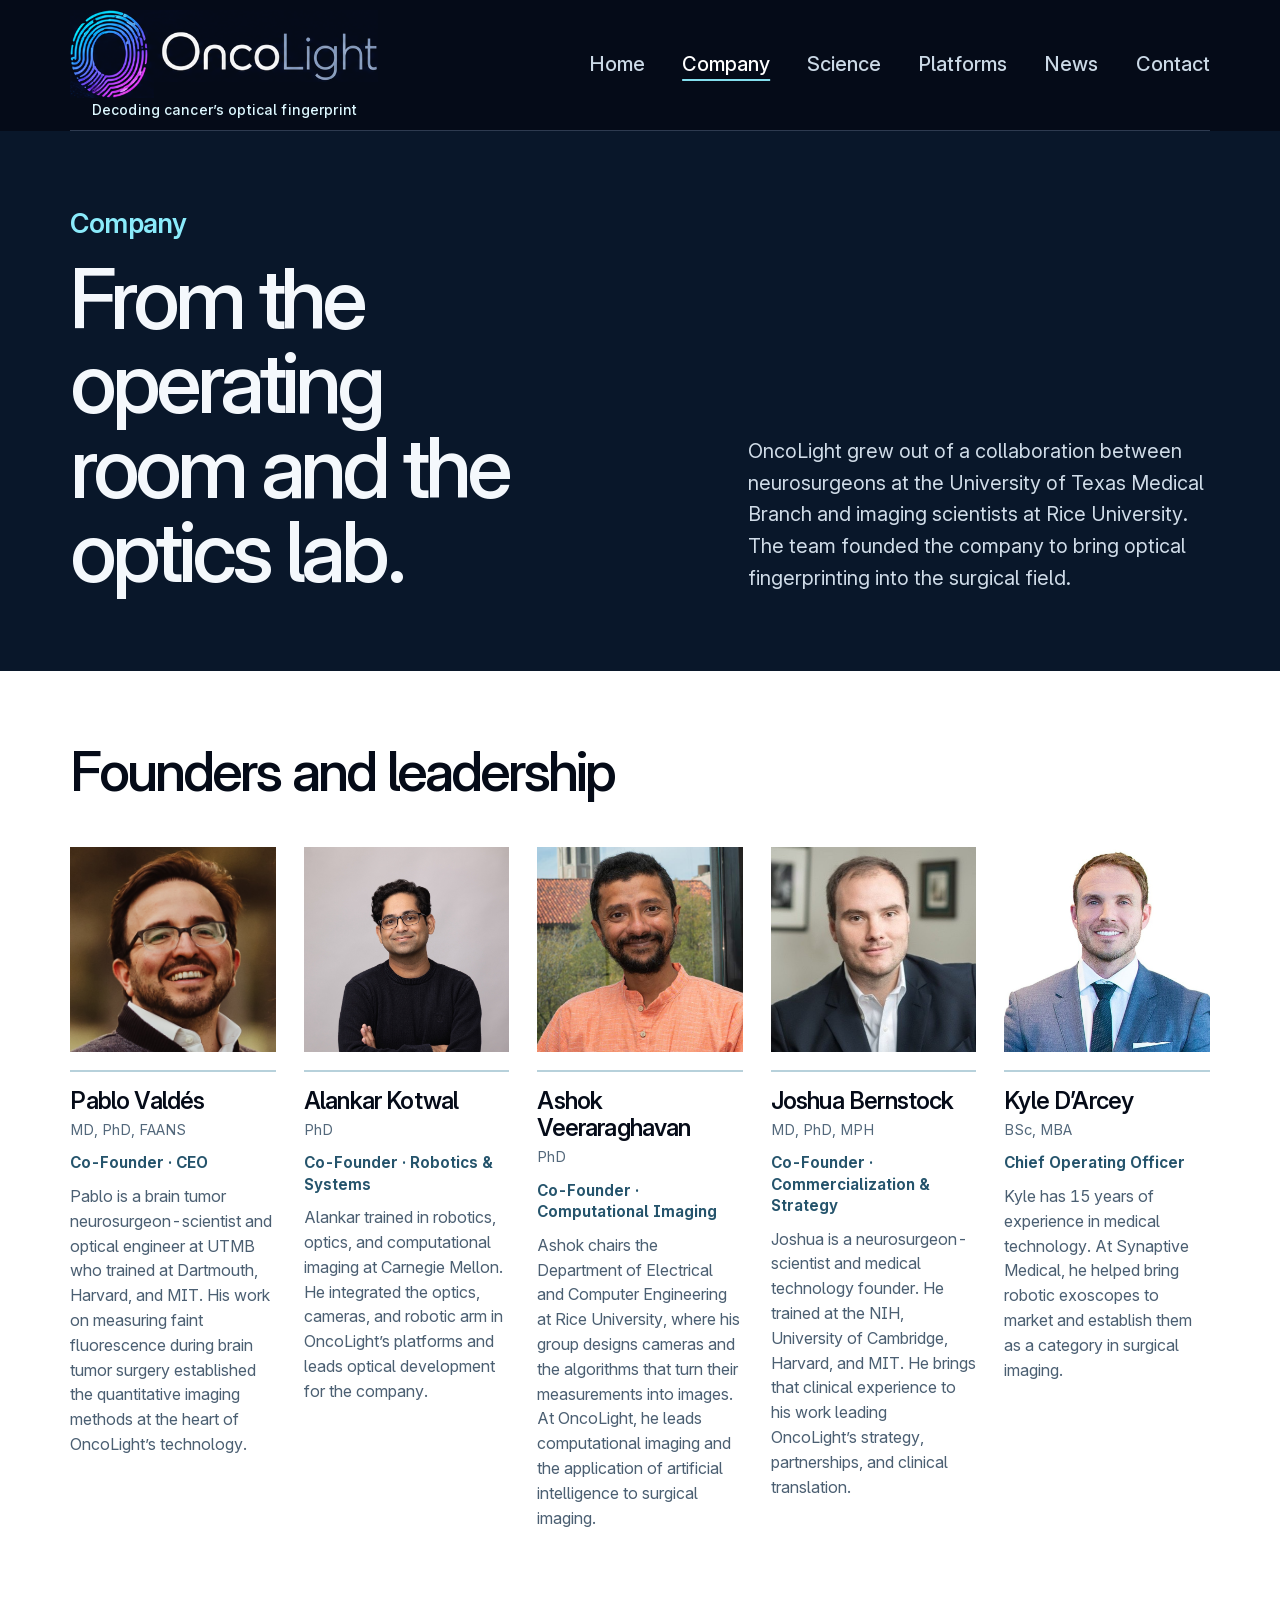
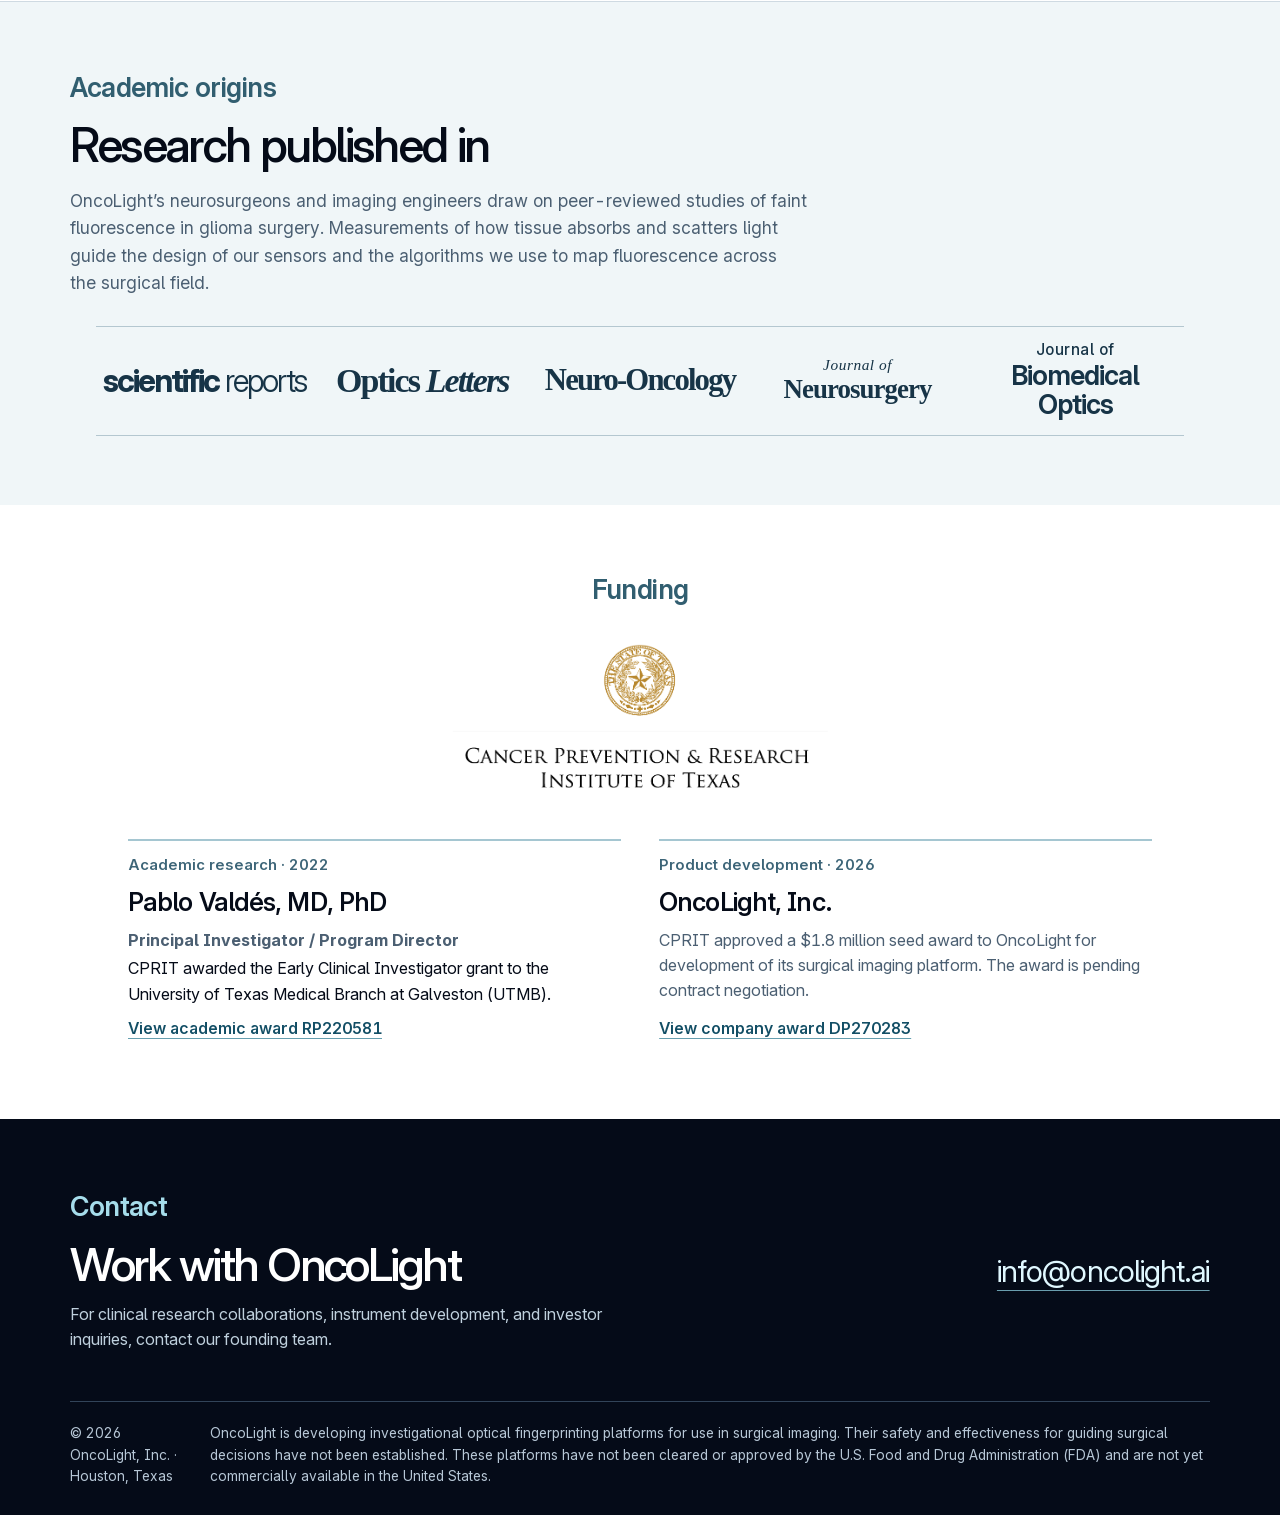
==== company/index.html @ 13045de7 "Add files via upload" ====
<!doctype html>
<html lang="en">
<head>
  <meta charset="utf-8">
  <meta name="viewport" content="width=device-width, initial-scale=1">
  <title>OncoLight 4.0 | Our company and leadership</title>
  <meta name="description" content="Meet the team behind OncoLight and explore the academic research that led to the company.">
  <meta name="theme-color" content="#050b18">
  <meta property="og:title" content="OncoLight | Our company and leadership">
  <meta property="og:description" content="Meet the team behind OncoLight and explore the academic research that led to the company.">
  <meta property="og:type" content="website">
  <link rel="icon" href="../brand/oncolight-mark-transparent.png">
  <link rel="preload" href="../fonts/inter.woff2" as="font" type="font/woff2" crossorigin>
  <link rel="stylesheet" href="../site.css">
  <link rel="stylesheet" href="../company.css">
</head>
<body>
<a class="skip" href="#main">Skip to content</a>
<header class="site-head">
  <div class="wrap header-inner">
    <a class="wordmark" href="../" aria-label="OncoLight home. Decoding cancer’s optical fingerprint.">
      <span class="wordmark-art"><img alt="" src="../brand/oncolight-logo-dark.png" width="697" height="194"></span>
      <span class="wordmark-tagline">Decoding cancer’s optical fingerprint</span>
    </a>
    <nav id="main-nav" class="main-nav" aria-label="Main navigation">
      <a href="../">Home</a>
      <a href="./" aria-current="page">Company</a>
      <a href="../science/">Science</a>
      <a href="../platforms/">Platforms</a>
      <a href="../news/">News</a>
      <a href="#contact">Contact</a>
    </nav>
  </div>
</header>
<main id="main" class="company-page">
  <section class="company-lead" aria-labelledby="company-title">
    <div class="wrap company-lead-grid">
      <div>
        <p class="section-label">Company</p>
        <h1 id="company-title">From the operating room and the optics lab.</h1>
      </div>
      <p class="company-intro">OncoLight grew out of a collaboration between neurosurgeons at the University of Texas Medical Branch and imaging scientists at Rice University. The team founded the company to bring optical fingerprinting into the surgical field.</p>
    </div>
  </section>

  <section class="company-founders" id="founders" aria-labelledby="founders-title">
    <div class="wrap">
      <h2 id="founders-title">Founders and leadership</h2>
      <div class="company-portraits">
        <article class="company-person">
          <img src="../media/pablo-valdes-profile.jpg" alt="Pablo Valdés" width="911" height="1195" class="company-photo company-photo-valdes" decoding="async">
          <div class="company-identity">
            <h3>Pablo Valdés</h3>
            <p class="company-degrees">MD, PhD, FAANS</p>
            <p class="company-role">Co-Founder · CEO</p>
          </div>
          <p class="company-bio">Pablo is a brain tumor neurosurgeon-scientist and optical engineer at UTMB who trained at Dartmouth, Harvard, and MIT. His work on measuring faint fluorescence during brain tumor surgery established the quantitative imaging methods at the heart of OncoLight’s technology.</p>
        </article>
        <article class="company-person">
          <img src="../media/alankar-kotwal-profile.jpg" alt="Alankar Kotwal" width="1536" height="1462" class="company-photo" decoding="async">
          <div class="company-identity">
            <h3>Alankar Kotwal</h3>
            <p class="company-degrees">PhD</p>
            <p class="company-role">Co-Founder · Robotics &amp; Systems</p>
          </div>
          <p class="company-bio">Alankar trained in robotics, optics, and computational imaging at Carnegie Mellon. He integrated the optics, cameras, and robotic arm in OncoLight’s platforms and leads optical development for the company.</p>
        </article>
        <article class="company-person">
          <img src="../media/ashok-veeraraghavan.jpg" alt="Ashok Veeraraghavan" width="600" height="600" class="company-photo" decoding="async">
          <div class="company-identity">
            <h3>Ashok Veeraraghavan</h3>
            <p class="company-degrees">PhD</p>
            <p class="company-role">Co-Founder · Computational Imaging</p>
          </div>
          <p class="company-bio">Ashok chairs the Department of Electrical and Computer Engineering at Rice University, where his group designs cameras and the algorithms that turn their measurements into images. At OncoLight, he leads computational imaging and the application of artificial intelligence to surgical imaging.</p>
        </article>
        <article class="company-person">
          <img src="../media/joshua-bernstock.jpg" alt="Joshua Bernstock" width="400" height="400" class="company-photo" decoding="async">
          <div class="company-identity">
            <h3>Joshua Bernstock</h3>
            <p class="company-degrees">MD, PhD, MPH</p>
            <p class="company-role">Co-Founder · Commercialization &amp; Strategy</p>
          </div>
          <p class="company-bio">Joshua is a neurosurgeon-scientist and medical technology founder. He trained at the NIH, University of Cambridge, Harvard, and MIT. He brings that clinical experience to his work leading OncoLight’s strategy, partnerships, and clinical translation.</p>
        </article>
        <article class="company-person" id="kyle-darcey">
          <img src="../media/kyle-darcey.jpg" alt="Kyle D’Arcey" width="800" height="800" class="company-photo" decoding="async">
          <div class="company-identity">
            <h3>Kyle D’Arcey</h3>
            <p class="company-degrees">BSc, MBA</p>
            <p class="company-role">Chief Operating Officer</p>
          </div>
          <p class="company-bio">Kyle has 15 years of experience in medical technology. At Synaptive Medical, he helped bring robotic exoscopes to market and establish them as a category in surgical imaging.</p>
        </article>
      </div>
    </div>
  </section>

  <section class="academic-strip" aria-labelledby="academic-title">
    <div class="wrap">
      <p class="section-label">Academic origins</p>
      <h2 id="academic-title">Research published in</h2>
      <p class="academic-lede">OncoLight’s neurosurgeons and imaging engineers draw on peer-reviewed studies of faint fluorescence in glioma surgery. Measurements of how tissue absorbs and scatters light guide the design of our sensors and the algorithms we use to map fluorescence across the surgical field.</p>
      <ul class="journal-strip" aria-label="Selected peer-reviewed studies behind OncoLight’s optical fingerprinting platforms">
        <li><a href="https://pubmed.ncbi.nlm.nih.gov/23152935/" class="journal-sr" aria-label="Scientific Reports, quantitative spectrally resolved fluorescence imaging, 2012"><span>scientific</span> reports</a></li>
        <li><a href="https://pubmed.ncbi.nlm.nih.gov/23903142/" class="journal-ol" aria-label="Optics Letters, wide-field quantitative fluorescence imaging, 2013">Optics <em>Letters</em></a></li>
        <li><a href="https://pubmed.ncbi.nlm.nih.gov/42969398/" class="journal-no" aria-label="Neuro-Oncology, fluorescence and diffuse reflectance spectroscopy in glioma surgery, 2026">Neuro-Oncology</a></li>
        <li><a href="https://pubmed.ncbi.nlm.nih.gov/26140489/" class="journal-jns" aria-label="Journal of Neurosurgery, quantitative PpIX fluorescence in low-grade glioma surgery, 2015"><span>Journal of</span> Neurosurgery</a></li>
        <li><a href="https://pubmed.ncbi.nlm.nih.gov/22112112/" class="journal-jbo" aria-label="Journal of Biomedical Optics, combined fluorescence and reflectance spectroscopy, 2011"><span>Journal of</span> Biomedical Optics</a></li>
      </ul>
    </div>
  </section>
  <section class="support-strip" aria-labelledby="funding-title">
    <div class="wrap support-layout">
      <div class="support-identity">
        <h2 id="funding-title" class="section-label">Funding</h2>
        <div class="support-mark"><img src="../brand/cprit.png" width="919" height="469" alt="Cancer Prevention and Research Institute of Texas (CPRIT)" loading="lazy"></div>
      </div>
      <div class="support-awards">
        <article><p class="award-label">Academic research · 2022</p><h3>Pablo Valdés, MD, PhD</h3>
          <p><strong>Principal Investigator / Program Director</strong></p>
          <p>CPRIT awarded the Early Clinical Investigator grant to the University of Texas Medical Branch at Galveston (UTMB).</p>
          <a class="text-link" href="https://cprit.texas.gov/grants-funded/grants/rp220581">View academic award RP220581</a></article>
        <article><p class="award-label">Product development · 2026</p><h3>OncoLight, Inc.</h3>
          <p>CPRIT approved a $1.8 million seed award to OncoLight for development of its surgical imaging platform. The award is pending contract negotiation.</p>
          <a class="text-link" href="https://cprit.texas.gov/grants-funded/grants/dp270283">View company award DP270283</a></article>
      </div>
    </div>
  </section>
</main>

<footer class="site-foot" id="contact">
  <div class="wrap">
    <div class="footer-contact"><div><p class="section-label">Contact</p><h2>Work with OncoLight</h2>
      <p>For clinical research collaborations, instrument development, and investor inquiries, contact our founding team.</p></div>
      <a href="mailto:info@oncolight.ai">info@oncolight.ai</a></div>
    <div class="footer-base"><p>© 2026 OncoLight, Inc. · Houston, Texas</p><p>OncoLight is developing investigational optical fingerprinting platforms for use in surgical imaging. Their safety and effectiveness for guiding surgical decisions have not been established. These platforms have not been cleared or approved by the U.S. Food and Drug Administration (FDA) and are not yet commercially available in the United States.</p></div>
  </div>
</footer>
</body>
</html>
---- site.css ----
@font-face {
  font-family:Inter;
  src:url("fonts/inter.woff2") format("woff2");
  font-style:normal;
  font-weight:100 900;
  font-display:swap;
}
:root {
  --ink:#050b18; --muted:#4b5f72; --ice:#ddf8ff; --line:#cfdae2;
  --cyan:#18e0ff; --violet:#6f4dff; --magenta:#e94eff;
  font-family:Inter,Arial,sans-serif; font-optical-sizing:auto;
  background:white; color:var(--ink); color-scheme:light;
}
* , *::before, *::after {box-sizing:border-box;}
html {scroll-padding-top:1rem;}
body,h1,h2,h3,p,figure,dl,dd {margin:0;}
body {font-size:1rem;line-height:1.58;}
img {display:block;max-width:100%;height:auto;}
a {color:inherit;text-underline-offset:.26em;text-decoration-thickness:1px;}
a:focus-visible,button:focus-visible,summary:focus-visible {outline:3px solid #137892;outline-offset:4px;}
button,summary {font:inherit;}
[hidden] {display:none!important;}
.wrap {width:min(89%,77.5rem);margin-inline:auto;}
h1,h2,h3 {text-wrap:balance;}
h1 {font-size:clamp(3rem,6.5vw,6.7rem);letter-spacing:-.062em;line-height:1.015;font-weight:520;}
h2 {font-size:clamp(2.2rem,4.3vw,4.2rem);letter-spacing:-.055em;line-height:1.07;font-weight:535;}
h3 {font-size:clamp(1.35rem,2.2vw,2rem);letter-spacing:-.035em;line-height:1.17;font-weight:570;}
.section-label {font-size:clamp(1.25rem,1rem + .85vw,1.75rem);font-weight:600;line-height:1.25;color:#315e70;margin-bottom:1rem;letter-spacing:-.022em;text-wrap:balance;}
.skip {position:absolute;z-index:9;top:.4rem;left:.5rem;padding:.55rem 1rem;background:#fff;transform:translateY(-160%);}
.skip:focus {transform:none;}
.site-head {background:var(--ink);color:white;}
.header-inner {display:flex;align-items:center;justify-content:space-between;flex-wrap:wrap;gap:0 2rem;min-height:5.25rem;border-bottom:1px solid #2e3b50;}
.wordmark {display:block;flex:none;width:min(19.25rem,100%);padding-block:.65rem;text-decoration:none;}
.wordmark-art {position:relative;display:block;aspect-ratio:504 / 143;overflow:hidden;}
.wordmark-art img {position:absolute;width:138.3%;max-width:none;left:-17.2%;top:-24%;mix-blend-mode:lighten;
  /* Keep the original symbol and name. The tagline below scales as live text. */
  clip-path:polygon(0 0,100% 0,100% 78%,32% 78%,32% 100%,0 100%);}
.wordmark-tagline {display:block;margin-top:.2rem;text-align:center;font-size:.875rem;line-height:1.3;font-weight:500;letter-spacing:.01em;color:var(--ice);text-wrap:balance;}
.main-nav {display:flex;align-items:center;gap:clamp(1rem,2.9vw,2.7rem);}
.main-nav a {display:flex;align-items:center;min-height:44px;text-decoration:none;font-weight:490;font-size:1.25rem;color:#cbd9e6;}
.main-nav a[aria-current="page"],.main-nav a:hover {color:white;text-decoration:underline;text-decoration-color:#84dfee;text-underline-offset:.42em;}
.text-link {display:inline-flex;align-items:center;min-height:44px;color:#124e65;font-weight:570;text-decoration-color:#659eaf;}
.text-link:hover {color:#071d2d;}
.button {padding:.72rem 1.55rem;display:inline-flex;align-items:center;justify-content:center;min-height:46px;border-radius:5rem;text-decoration:none;font-size:1rem;font-weight:610;}
.button.primary {background:#b6f5ff;color:var(--ink);border:1px solid #b6f5ff;}
.button.secondary {border:1px solid #83a2b2;color:#ebf8ff;}
.button.primary:hover {background:white;}
.button.secondary:hover {border-color:#d6f9ff;background:#12273b;}
.home-hero {
  background:radial-gradient(ellipse at 95% 110%,rgba(91,29,129,.34),transparent 44%),
             radial-gradient(ellipse at 10% 52%,rgba(12,84,112,.22),transparent 42%),
             #050b18;color:white;
  text-align:center;border-bottom:1px solid #253c50;
}
.hero-inner {padding-block:clamp(3.7rem,6.4vw,6.8rem) clamp(3.6rem,5.5vw,5.65rem);}
.home-hero .section-label {color:#aadbe7;margin:clamp(1.25rem,2.4vw,2rem) 0 0;}
.home-hero h1 {font-size:clamp(3.55rem,7.65vw,7.8rem);font-weight:500;line-height:.98;}
.home-hero h1 span {color:#a6edff;}
@supports (background-clip:text) {
 .home-hero h1 span {color:transparent;background:linear-gradient(105deg,#98f2ff 14%,#a0dcff 50%,#c4b0ff 88%);background-clip:text;}
}
.hero-intro {font-size:clamp(1.05rem,1.45vw,1.32rem);line-height:1.55;color:#c3d4e2;max-width:60ch;margin:clamp(1.3rem,2.2vw,2.15rem) auto 0;text-wrap:pretty;}
.hero-links {display:flex;justify-content:center;flex-wrap:wrap;gap:.8rem;margin-top:1.8rem;}
.clinical {background:#e4f5fa;padding-block:clamp(3.4rem,6vw,6.8rem);color:#0b2336;}
.clinical-grid,.mission-top,.team-head {display:grid;grid-template-columns:1fr 1fr;gap:clamp(2rem,6.5vw,6rem);align-items:center;}
.mission-copy>p:not(.section-label),.surgical-heading>p:last-child,.team-head>div:last-child>p {font-size:clamp(1.02rem,1.35vw,1.2rem);line-height:1.6;color:var(--muted);}
.clinical-copy p {font-size:clamp(1.22rem,1.75vw,1.55rem);color:#16384b;line-height:1.4;letter-spacing:-.015em;}
.clinical-copy p + p {margin-top:.85rem;}
.mission {padding-block:clamp(3.5rem,7vw,7.2rem) clamp(3rem,5vw,5rem);}
.mission-copy>p:not(.section-label) {margin-block:1rem .6rem;max-width:45ch;}
.mission-art img {width:100%;background:#0b1523;border-radius:.35rem;}
.mission-art figcaption {margin-top:.58rem;color:var(--muted);font-size:.9rem;}
.signal-facts {display:grid;grid-template-columns:repeat(4,minmax(0,1fr));border-block:1px solid var(--line);margin-top:clamp(2.2rem,4.7vw,4.35rem);padding-block:1.6rem;}
.signal-facts>div {padding-inline:clamp(1.1rem,2.6vw,2.7rem);}
.signal-facts>div:first-child {padding-left:0;}
.signal-facts>div+div {border-left:1px solid var(--line);}
.signal-facts dt {color:#16485c;font-size:clamp(1.85rem,3.4vw,3.35rem);letter-spacing:-.055em;line-height:1.13;font-weight:570;}
.signal-facts dt span {font-size:.55em;letter-spacing:-.02em;}
.signal-facts dd {color:var(--muted);margin-top:.45rem;max-width:32ch;font-size:1rem;}
.surgical {padding-block:clamp(3.6rem,6.5vw,6.7rem);background:#0a1529;color:white;}
.surgical-heading {max-width:55rem;}
.surgical-heading .section-label {color:#a5dfea;}
.surgical-heading>p:last-child {max-width:58ch;margin-top:1rem;color:#bed0df;}
.surgical-grid {display:grid;grid-template-columns:repeat(3,minmax(0,1fr));gap:clamp(1.4rem,3.5vw,3.1rem);margin-block:clamp(2rem,3.4vw,3rem) 1rem;}
.surgical-grid article {border-top:2px solid #4fb5cf;padding-top:1rem;}
.surgical-grid article:nth-child(2) {border-color:#927adb;}
.surgical-grid article:nth-child(3) {border-color:#d87adc;}
.format-status {font-size:.92rem;font-weight:520;color:#b5cddd;margin-bottom:.45rem;}
.surgical-grid h3 {font-size:clamp(1.3rem,2vw,1.8rem);}
.surgical-grid article>p:last-child {color:#c2d1df;margin-top:.55rem;}
.surgical .text-link {color:var(--ice);text-decoration-color:#81b6c7;}
.team-preview {padding-block:clamp(3.5rem,6.5vw,6.6rem);}
.team-head {align-items:end;}
.team-head .text-link {margin-top:.5rem;}
.home-portraits {display:grid;grid-template-columns:repeat(5,minmax(0,1fr));gap:clamp(1rem,2.35vw,2.25rem);margin-top:clamp(1.8rem,3.5vw,3.25rem);}
.home-portraits img {width:100%;aspect-ratio:1;object-fit:cover;background:#d6e1ea;}
.home-portraits .portrait-pablo {object-position:50% 27%;}
.home-portraits strong,.home-portraits span {display:block;}
.home-portraits strong {margin-top:.7rem;font-size:clamp(1.14rem,1.65vw,1.52rem);font-weight:580;line-height:1.22;letter-spacing:-.035em;}
.home-portraits span {font-size:.94rem;color:var(--muted);margin-top:.25rem;}
.site-foot {background:#050b18;color:white;padding-block:clamp(3.2rem,5.6vw,5.25rem) 1.65rem;}
.site-foot .section-label {color:#a6ddeb;}
.footer-contact {display:grid;grid-template-columns:1fr auto;gap:1.3rem 3rem;align-items:center;}
.footer-contact h2 {font-size:clamp(2rem,3.6vw,3.45rem);}
.footer-contact p:not(.section-label) {max-width:54ch;margin-top:.8rem;color:#bfd0dd;}
.footer-contact>a {font-size:clamp(1.15rem,2.35vw,2rem);letter-spacing:-.03em;color:#e0f8ff;text-decoration-color:#6a9eae;}
.footer-base {border-top:1px solid #324459;margin-top:clamp(2rem,3.8vw,3.5rem);padding-top:1.3rem;display:flex;justify-content:space-between;gap:.3rem 1.2rem;color:#b7c7d6;font-size:.86rem;}
@media (min-width:536px) and (max-width:1000px) {
 .signal-facts {grid-template-columns:repeat(2,minmax(0,1fr));row-gap:1.4rem;}
 .signal-facts>div:nth-child(3) {border-left:0;padding-left:0;}
}
@media(min-width:761px) and (max-width:1040px){
 .home-portraits {grid-template-columns:repeat(3,minmax(0,1fr));}
}
@media(max-width:760px){
 .header-inner {flex-wrap:wrap;gap:0;min-height:4.4rem;padding-block:.5rem;}
 .wordmark {padding-block:.25rem;}
 .main-nav {width:100%;display:grid;grid-template-columns:repeat(3,minmax(max-content,1fr));gap:.1rem .4rem;padding:.45rem 0;}
 .clinical-grid,.mission-top,.team-head,.footer-contact {grid-template-columns:1fr;gap:1.4rem;}
 .signal-facts>div {padding-inline:.85rem;}
 .home-portraits {grid-template-columns:repeat(2,minmax(0,1fr));row-gap:1.45rem;}
 .surgical-grid {grid-template-columns:1fr;gap:1.4rem;}
 .footer-base {flex-direction:column;}
}
@media(max-width:535px){
 .hero-links {gap:.55rem;} .hero-links .button {padding-inline:1rem;font-size:.95rem;}
 .signal-facts {grid-template-columns:1fr;gap:1rem;padding-block:1.2rem;}
 .signal-facts>div,.signal-facts>div:first-child {padding:0;}
 .signal-facts>div+div {border-left:0;border-top:1px solid var(--line);padding-top:.9rem;}
 .signal-facts dd {max-width:none;}
}
@media(max-width:19rem){
 .main-nav {grid-template-columns:repeat(2,minmax(0,1fr));}
}
@media(prefers-reduced-motion:no-preference){html{scroll-behavior:smooth;}}
@media(forced-colors:active){.home-hero h1 span{color:CanvasText;}}

.academic-strip {background:#f0f6f8;border-top:1px solid var(--line);padding-block:clamp(3rem,5.4vw,5.6rem);}
.academic-strip h2 {font-size:clamp(2rem,3.7vw,3.6rem);}
.academic-lede {max-width:67ch;margin-top:1rem;color:var(--muted);font-size:clamp(1.02rem,1.35vw,1.2rem);}
.journal-strip {display:grid;grid-template-columns:repeat(5,minmax(0,1fr));list-style:none;max-width:68rem;margin:clamp(1.15rem,2.3vw,1.85rem) auto 0;padding:0;border-block:1px solid #b4c7d0;}
.journal-strip li {min-width:0;display:flex;align-items:stretch;justify-content:center;}
.journal-strip a {display:block;width:100%;color:#173447;text-decoration:none;align-content:center;text-align:center;line-height:1.1;padding:.95rem .28rem;min-height:5.1rem;text-wrap:balance;}
.journal-strip a:hover,.journal-strip a:focus-visible {background:#e2eef2;color:#0c455c;text-decoration:underline;text-underline-offset:.2em;}
.journal-sr {font-size:clamp(1.48rem,2.45vw,2.15rem);font-weight:350;letter-spacing:-.065em;}
.journal-sr span {font-weight:720;}
.journal-ol {font-family:Georgia,serif;font-size:clamp(1.57rem,2.65vw,2.45rem);font-weight:650;letter-spacing:-.055em;}
.journal-no {font-family:Georgia,serif;font-size:clamp(1.45rem,2.4vw,2.2rem);font-weight:550;letter-spacing:-.06em;}
.journal-jns,.journal-jbo {font-size:clamp(1.4rem,2.1vw,1.95rem);letter-spacing:-.035em;}
.journal-jns {font-family:Georgia,serif;font-weight:bold;}
.journal-jbo {font-weight:625;}
.journal-jns span,.journal-jbo span {display:block;font-size:.96rem;letter-spacing:.035em;font-weight:500;margin-bottom:.12rem;}
.journal-jns span {font-style:italic;}
.support-strip {padding-block:clamp(2.8rem,5.3vw,5.5rem);background:white;}
.support-layout {display:grid;gap:clamp(.8rem,1.4vw,1.35rem);max-width:64rem;}
.support-identity {display:grid;justify-items:center;gap:clamp(.35rem,.8vw,.65rem);text-align:center;}
.support-identity .section-label {margin-bottom:0;}
.support-mark {width:min(100%,28rem);padding-inline:clamp(.5rem,2vw,1.5rem);background:white;}
.support-mark img {display:block;width:100%;height:auto;}
.support-awards {display:grid;grid-template-columns:repeat(2,minmax(0,1fr));gap:clamp(1.5rem,3vw,3rem);}
.support-awards article {border-top:2px solid #a5c6d1;padding-top:.8rem;}
.award-label {font-size:.93rem;color:#3d6578;font-weight:590;margin-bottom:.6rem;}
.support-awards h3 {font-size:clamp(1.25rem,2vw,1.65rem);}
.support-awards h3+p {margin:.7rem 0 .2rem;color:var(--muted);}
@media(max-width:990px){
 .journal-strip {grid-template-columns:repeat(3,minmax(0,1fr));}
}
@media(max-width:650px){
 .journal-strip {grid-template-columns:repeat(2,minmax(0,1fr));}
 .journal-strip a {min-height:4.2rem;padding:.65rem .2rem;}
 .support-awards {grid-template-columns:1fr;}
}
---- company.css ----
.company-page { color: var(--ink); background: #fff; }
.company-lead {
  padding-block: clamp(3.5rem, 6vw, 6.8rem);
  color: #f2f7fb;
  background: #09172a;
}
.company-lead .section-label { color: #8aebfb; }
.company-lead-grid,
.company-origin-grid {
  display: grid;
  grid-template-columns: minmax(0, 1.12fr) minmax(0, .88fr);
  align-items: end;
  gap: clamp(2rem, 7vw, 7rem);
}
.company-lead h1 { max-width: 13.5ch; margin: .8rem 0 0; color: #f4f8fc; }
.company-intro {
  max-width: 43ch;
  margin: 0;
  color: #d0dce8;
  font-size: clamp(1.12rem, 1.55vw, 1.38rem);
  line-height: 1.6;
}
.company-founders,
.company-origins { padding-block: clamp(3.2rem, 5.5vw, 5.5rem); }
.company-founders h2 { margin: 0 0 clamp(1.7rem, 3.6vw, 3.3rem); }
.company-portraits {
  display: grid;
  grid-template-columns: repeat(5, minmax(0, 1fr));
  gap: clamp(1.1rem, 2.2vw, 2.3rem);
}
.company-person { min-width: 0; }
.company-photo {
  display: block;
  width: 100%;
  height: auto;
  aspect-ratio: 1;
  object-fit: cover;
  background: #dfebef;
}
.company-photo-valdes { object-position: center 27%; }
.company-identity {
  margin-top: 1.1rem;
  border-top: 2px solid #b7d1db;
  padding-top: .95rem;
}
.company-identity h3 { margin: 0; color: var(--ink); line-height: 1.16; font-size: clamp(1.22rem, 1.85vw, 1.78rem); }
.company-degrees { margin: .27rem 0 0; font-size: .92rem; color: #53687b; }
.company-role { margin: .65rem 0 0; color: #25546c; font-size: .95rem; line-height: 1.4; font-weight: 650; }
.company-bio { margin: .65rem 0 0; font-size: 1rem; line-height: 1.55; color: var(--muted); }
.company-origins { background: #ecf4f7; }
.company-origin-grid { align-items: start; }
.company-origins .section-label { color: #37586a; }
.company-origins h2 { margin: .75rem 0 0; max-width: 15ch; }
.company-origin-copy > p { margin: 0; line-height: 1.65; color: var(--muted); }
.company-origin-copy > p + p { margin-top: .8rem; }
.company-references { margin: 1.2rem 0 0; padding: 0; list-style: none; display: grid; gap: .35rem; }
.company-references a { color: #164d62; text-underline-offset: .22em; }
.company-references a:hover { color: #3a258b; }
@media (min-width: 951px) and (max-width: 1120px) {
  .company-portraits { grid-template-columns: repeat(3, minmax(0, 1fr)); }
}
@media (max-width: 950px) {
  .company-portraits { grid-template-columns: repeat(2, minmax(0, 1fr)); gap: 2rem 1.4rem; }
}
@media (max-width: 740px) {
  .company-lead-grid, .company-origin-grid { grid-template-columns: 1fr; gap: 1.5rem; }
  .company-intro { max-width: 55ch; }
}
@media (max-width: 520px) {
  .company-portraits { grid-template-columns: 1fr; gap: 1.5rem; }
  .company-person {
    display: grid;
    grid-template-columns: clamp(5.75rem, 26vw, 7.9rem) minmax(0, 1fr);
    gap: .75rem 1rem;
    padding-top: 1.35rem;
    border-top: 1px solid var(--line);
  }
  .company-identity { align-self: center; padding: 0; margin: 0; border: 0; }
  .company-role { margin-top: .35rem; }
  .company-bio { grid-column: 1 / -1; margin: 0; }
}
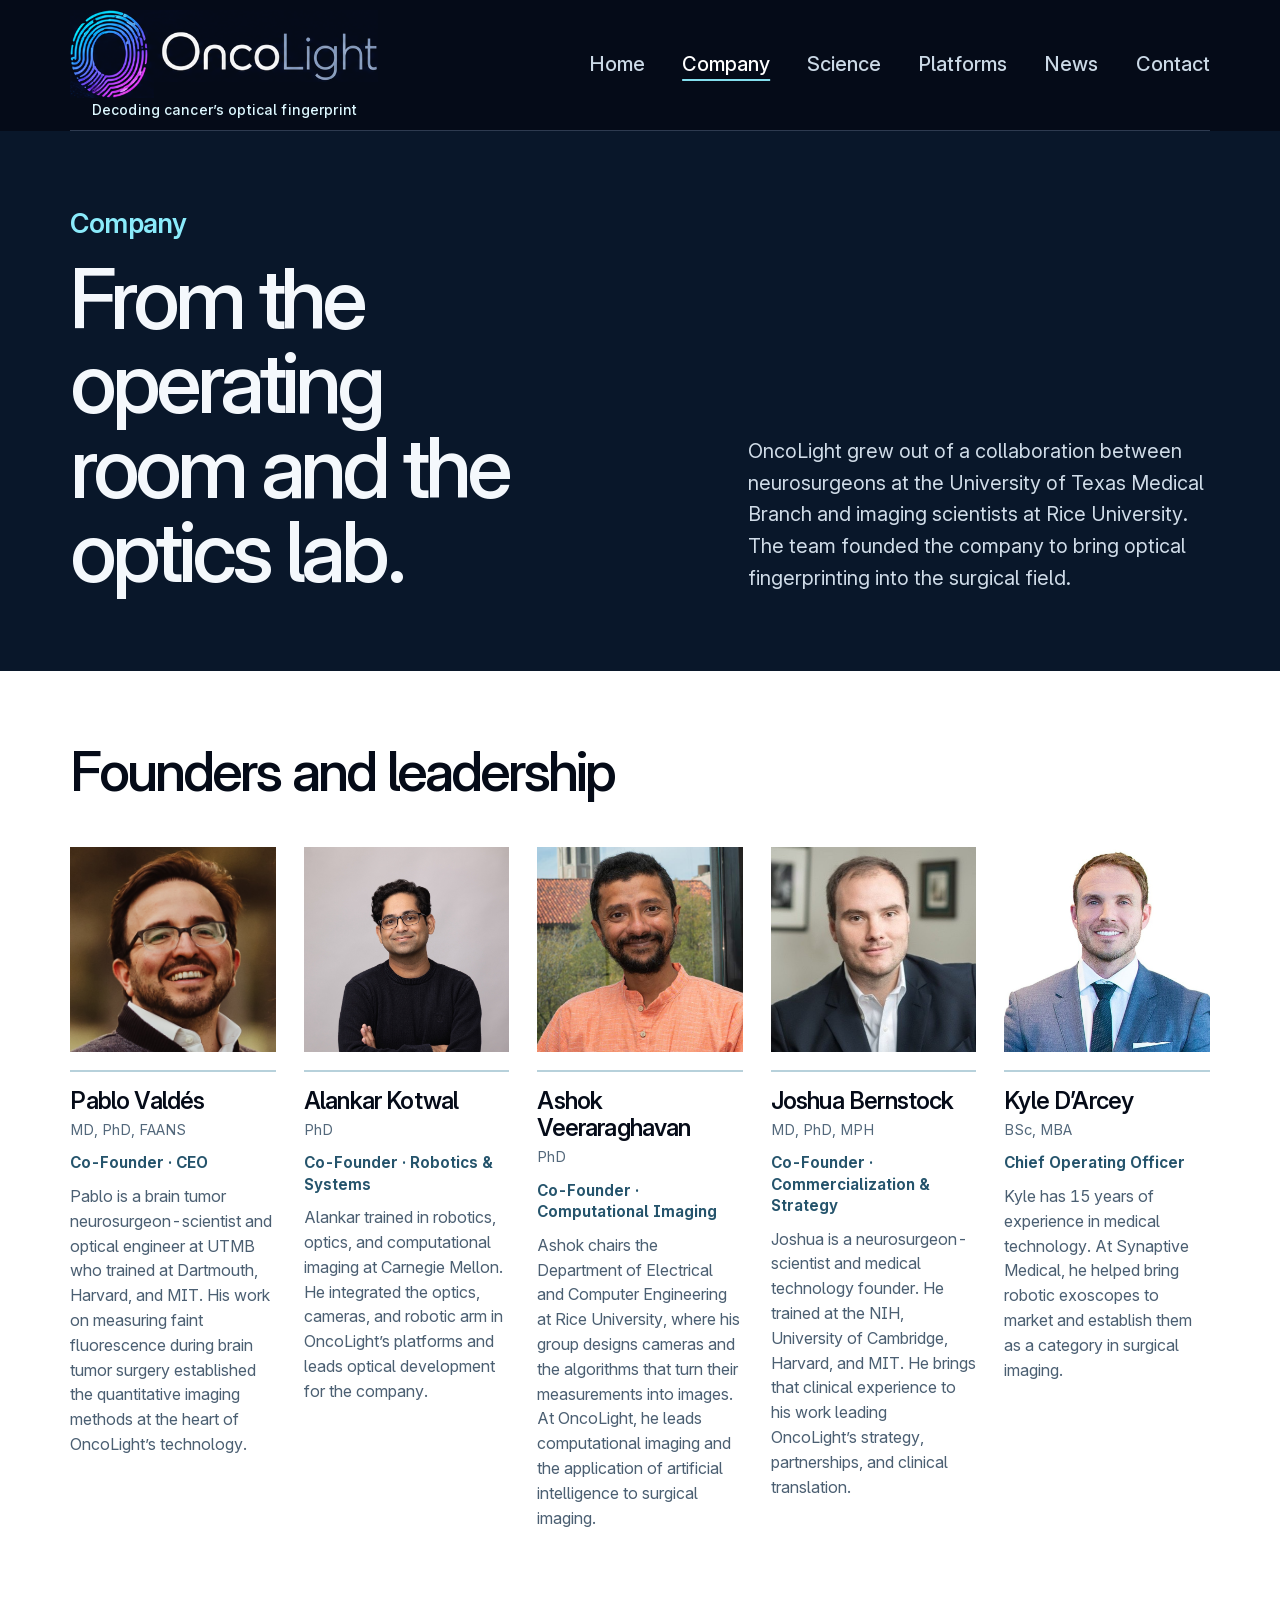
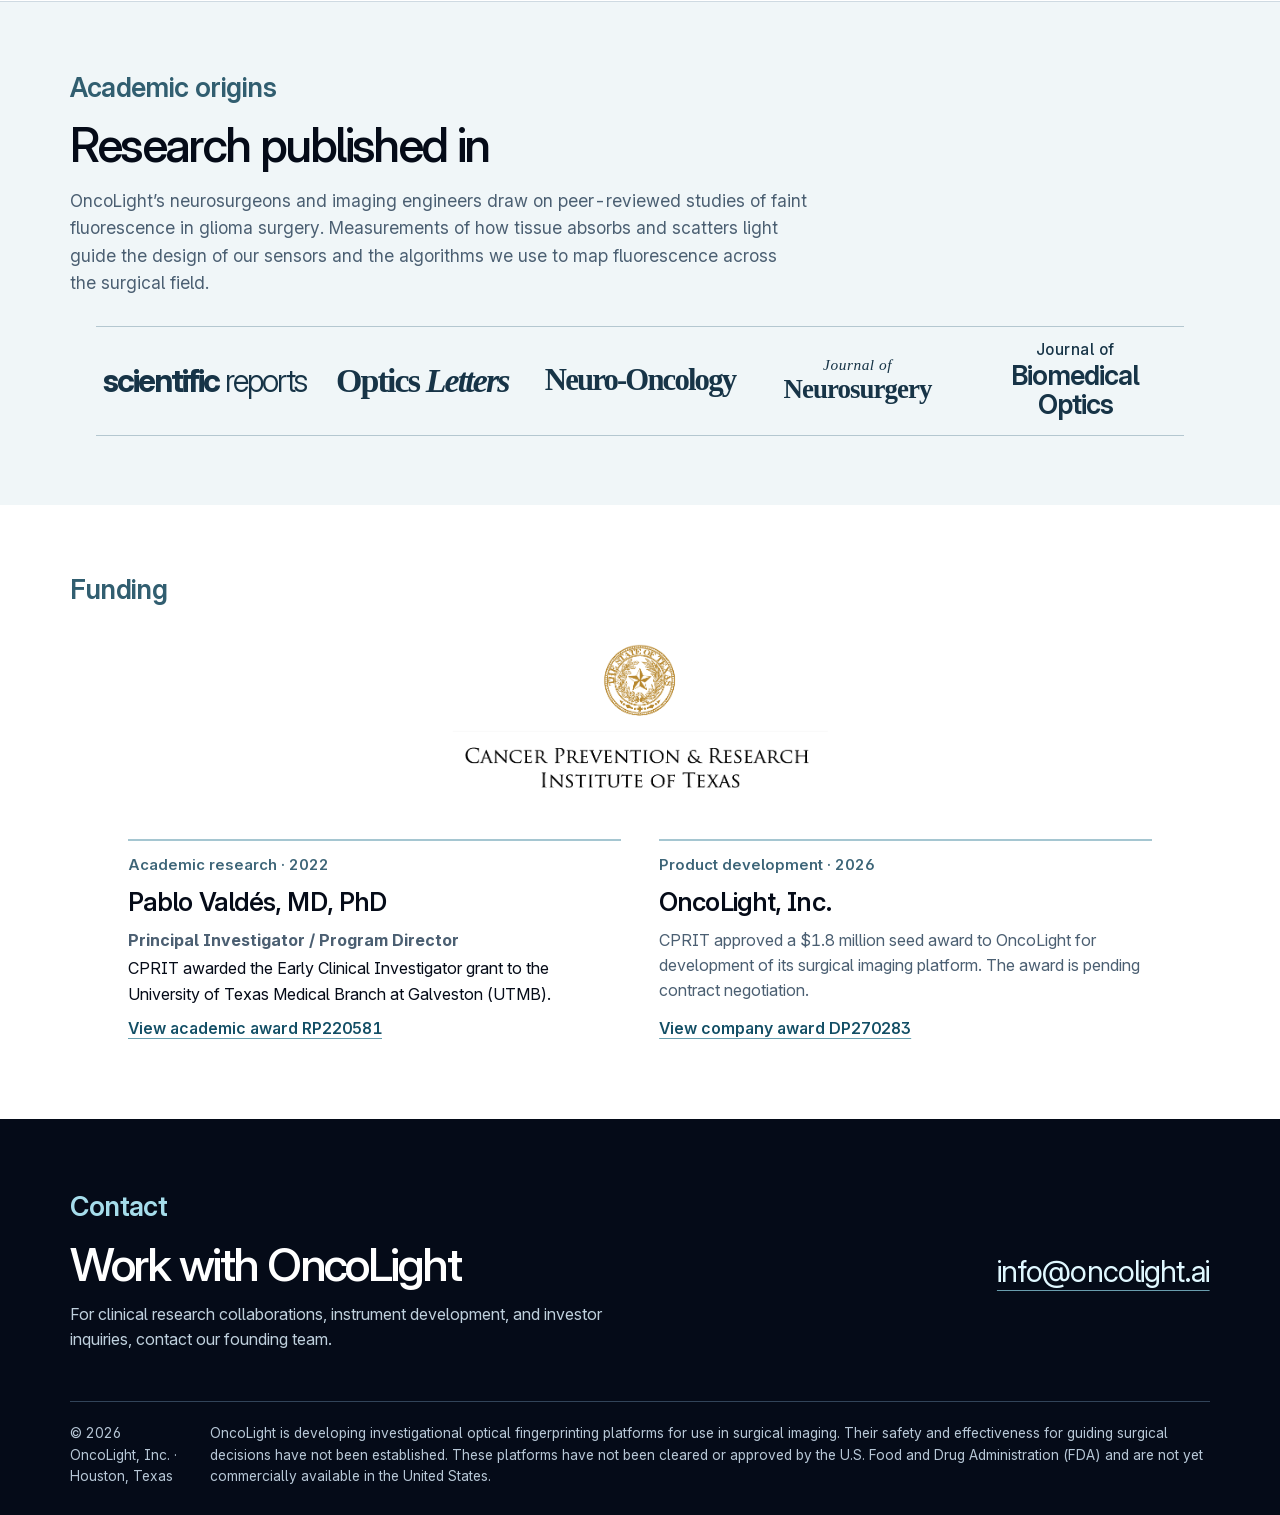
==== commit 98be856b: "Add files via upload" ====
--- a/company/index.html
+++ b/company/index.html
@@ -3,7 +3,7 @@
 <head>
   <meta charset="utf-8">
   <meta name="viewport" content="width=device-width, initial-scale=1">
-  <title>OncoLight 4.0 | Our company and leadership</title>
+  <title>Oncolight Inc. | Decoding cancer's optical fingerprint.</title>
   <meta name="description" content="Meet the team behind OncoLight and explore the academic research that led to the company.">
   <meta name="theme-color" content="#050b18">
   <meta property="og:title" content="OncoLight | Our company and leadership">
--- a/site.css
+++ b/site.css
@@ -152,12 +152,12 @@
 .journal-jns span,.journal-jbo span {display:block;font-size:.96rem;letter-spacing:.035em;font-weight:500;margin-bottom:.12rem;}
 .journal-jns span {font-style:italic;}
 .support-strip {padding-block:clamp(2.8rem,5.3vw,5.5rem);background:white;}
-.support-layout {display:grid;gap:clamp(.8rem,1.4vw,1.35rem);max-width:64rem;}
+.support-layout {display:grid;gap:clamp(.8rem,1.4vw,1.35rem);}
 .support-identity {display:grid;justify-items:center;gap:clamp(.35rem,.8vw,.65rem);text-align:center;}
-.support-identity .section-label {margin-bottom:0;}
+.support-identity .section-label {justify-self:start;text-align:left;margin-bottom:0;}
 .support-mark {width:min(100%,28rem);padding-inline:clamp(.5rem,2vw,1.5rem);background:white;}
 .support-mark img {display:block;width:100%;height:auto;}
-.support-awards {display:grid;grid-template-columns:repeat(2,minmax(0,1fr));gap:clamp(1.5rem,3vw,3rem);}
+.support-awards {width:min(100%,64rem);margin-inline:auto;display:grid;grid-template-columns:repeat(2,minmax(0,1fr));gap:clamp(1.5rem,3vw,3rem);}
 .support-awards article {border-top:2px solid #a5c6d1;padding-top:.8rem;}
 .award-label {font-size:.93rem;color:#3d6578;font-weight:590;margin-bottom:.6rem;}
 .support-awards h3 {font-size:clamp(1.25rem,2vw,1.65rem);}
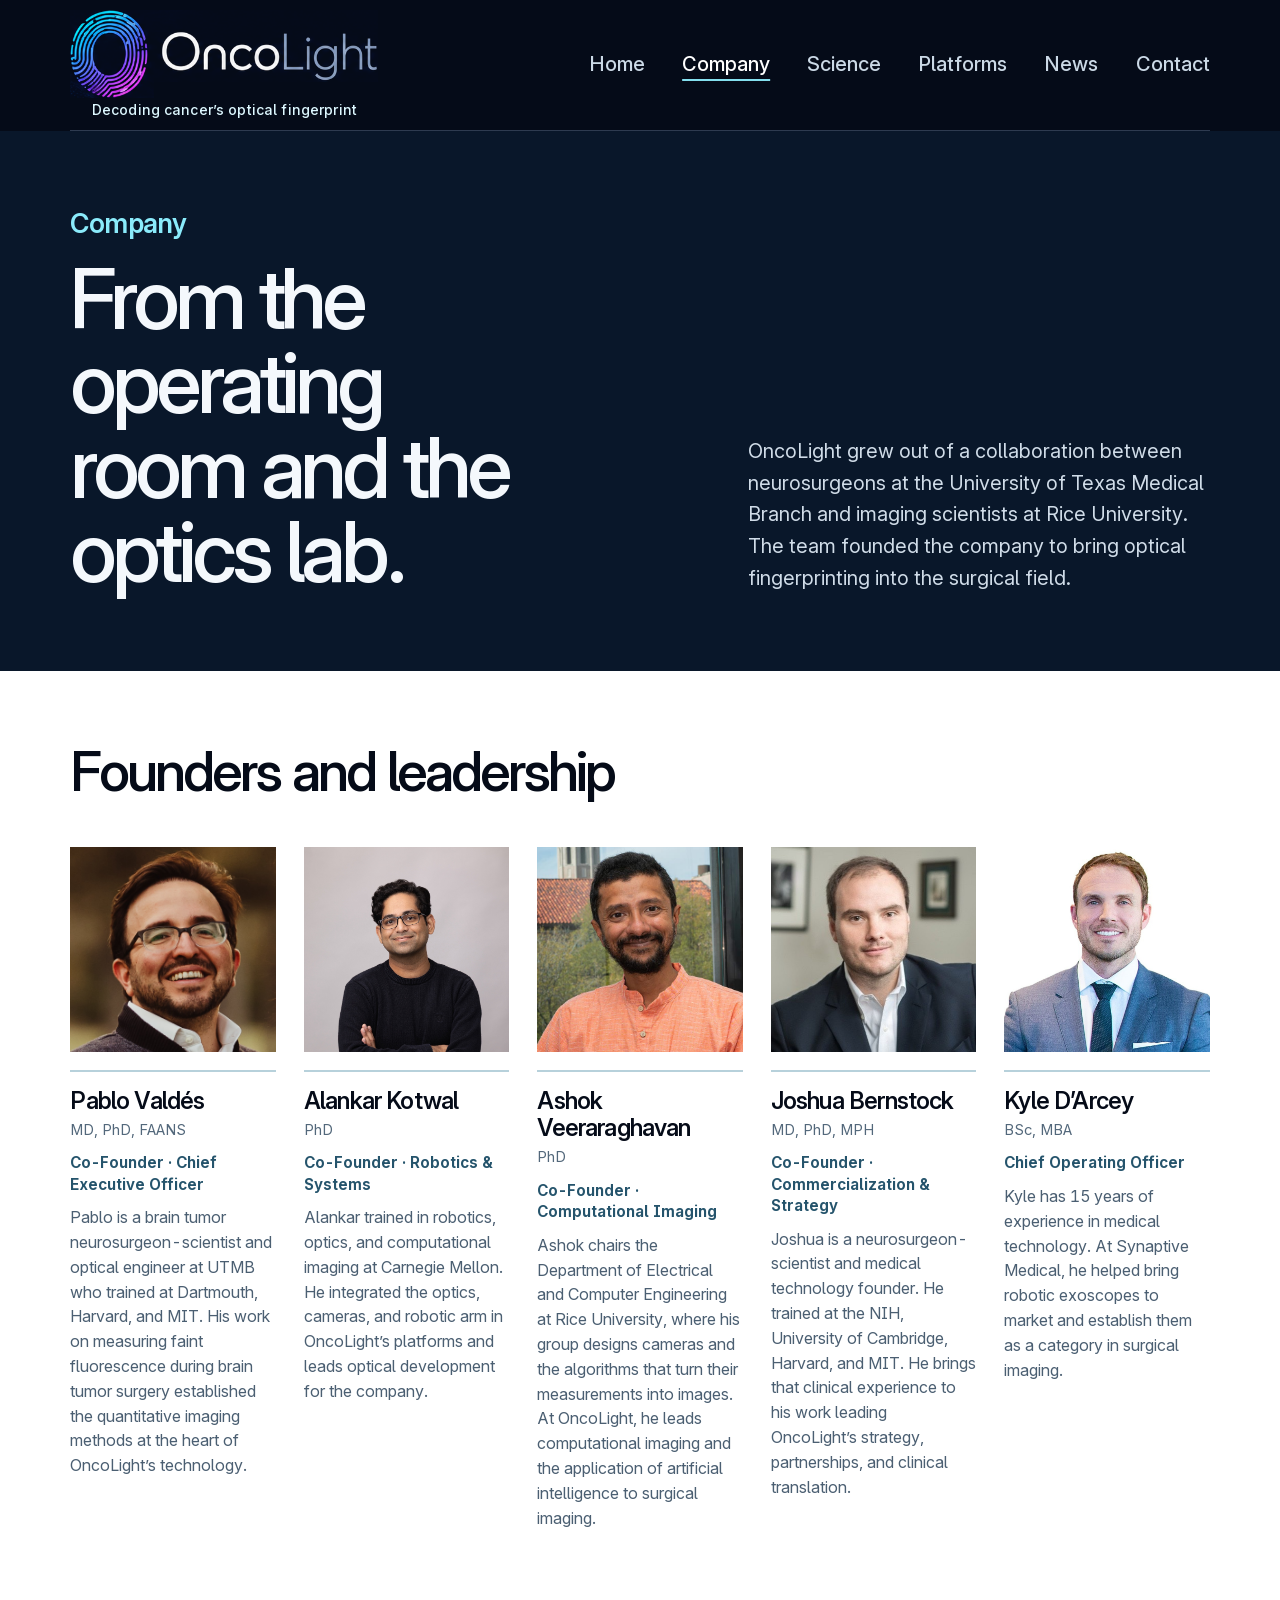
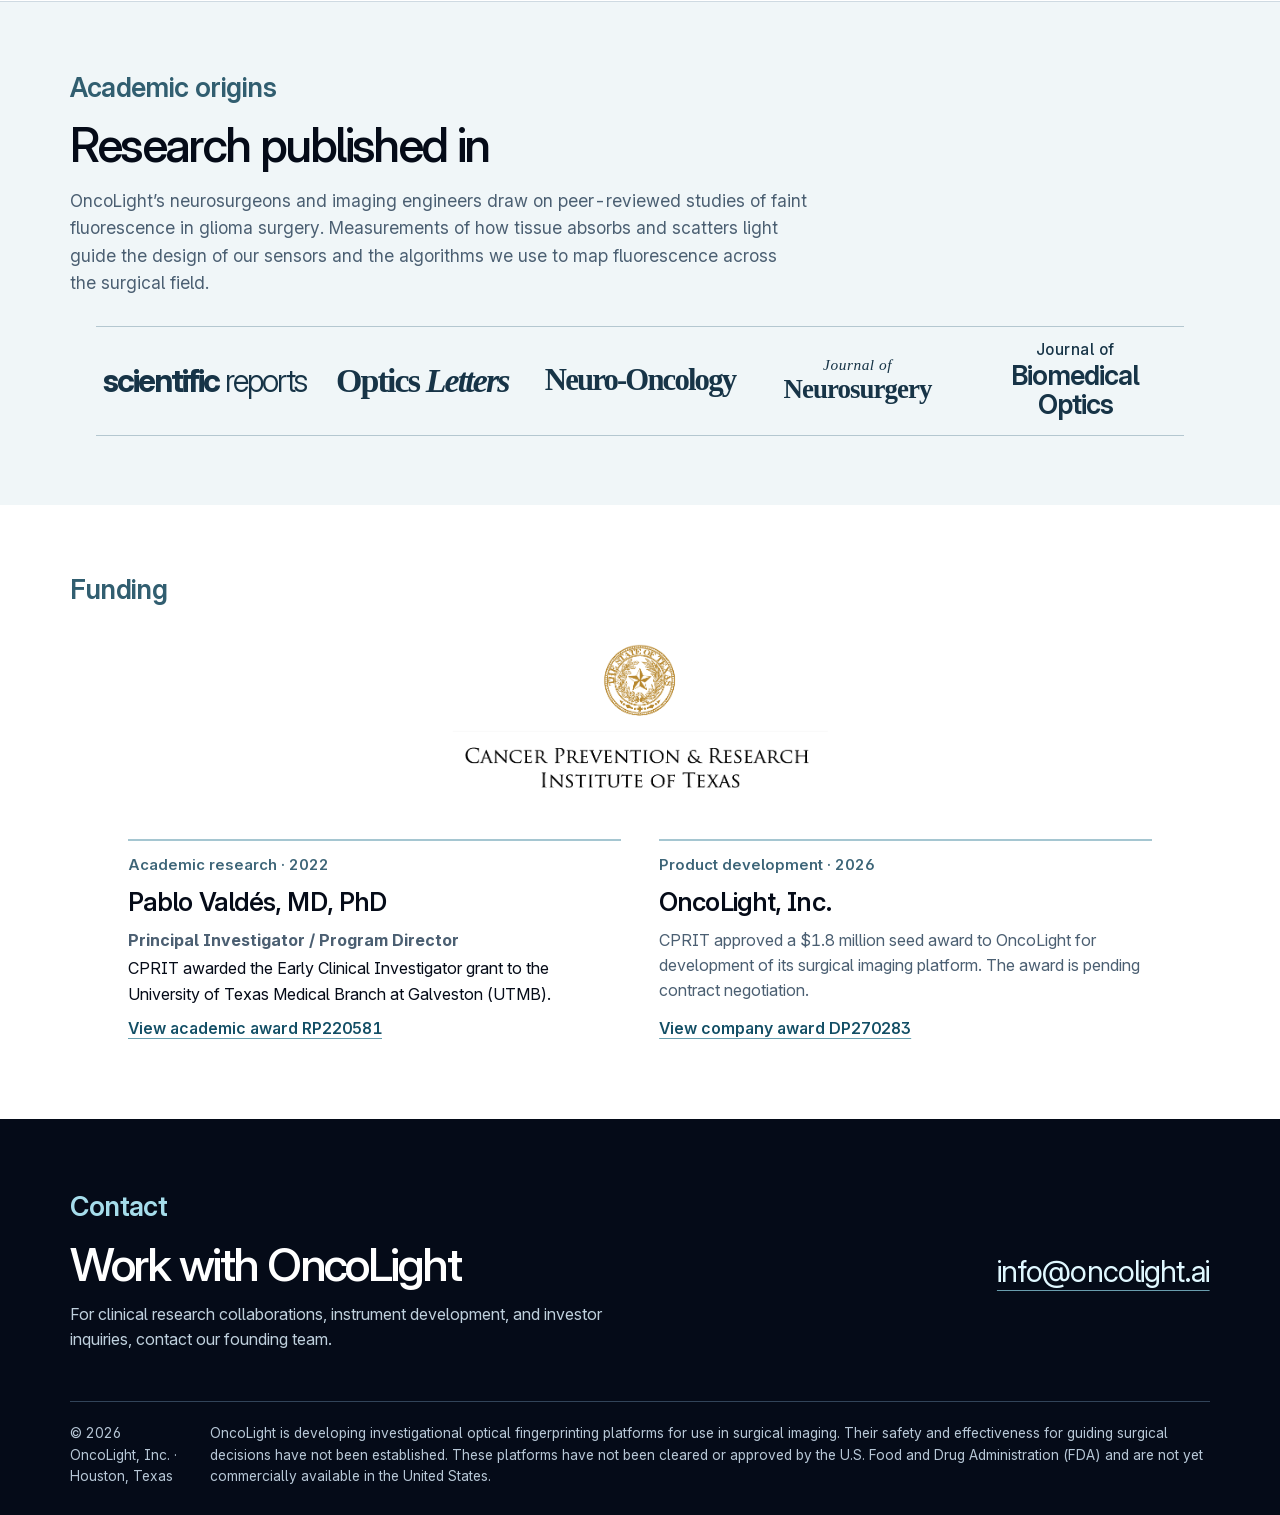
==== commit 04883ef2: "Add files via upload" ====
--- a/company/index.html
+++ b/company/index.html
@@ -3,7 +3,7 @@
 <head>
   <meta charset="utf-8">
   <meta name="viewport" content="width=device-width, initial-scale=1">
-  <title>Oncolight Inc. | Decoding cancer's optical fingerprint.</title>
+  <title>OncoLight | Our company and leadership</title>
   <meta name="description" content="Meet the team behind OncoLight and explore the academic research that led to the company.">
   <meta name="theme-color" content="#050b18">
   <meta property="og:title" content="OncoLight | Our company and leadership">
@@ -52,7 +52,7 @@
           <div class="company-identity">
             <h3>Pablo Valdés</h3>
             <p class="company-degrees">MD, PhD, FAANS</p>
-            <p class="company-role">Co-Founder · CEO</p>
+            <p class="company-role">Co-Founder · Chief Executive Officer</p>
           </div>
           <p class="company-bio">Pablo is a brain tumor neurosurgeon-scientist and optical engineer at UTMB who trained at Dartmouth, Harvard, and MIT. His work on measuring faint fluorescence during brain tumor surgery established the quantitative imaging methods at the heart of OncoLight’s technology.</p>
         </article>
